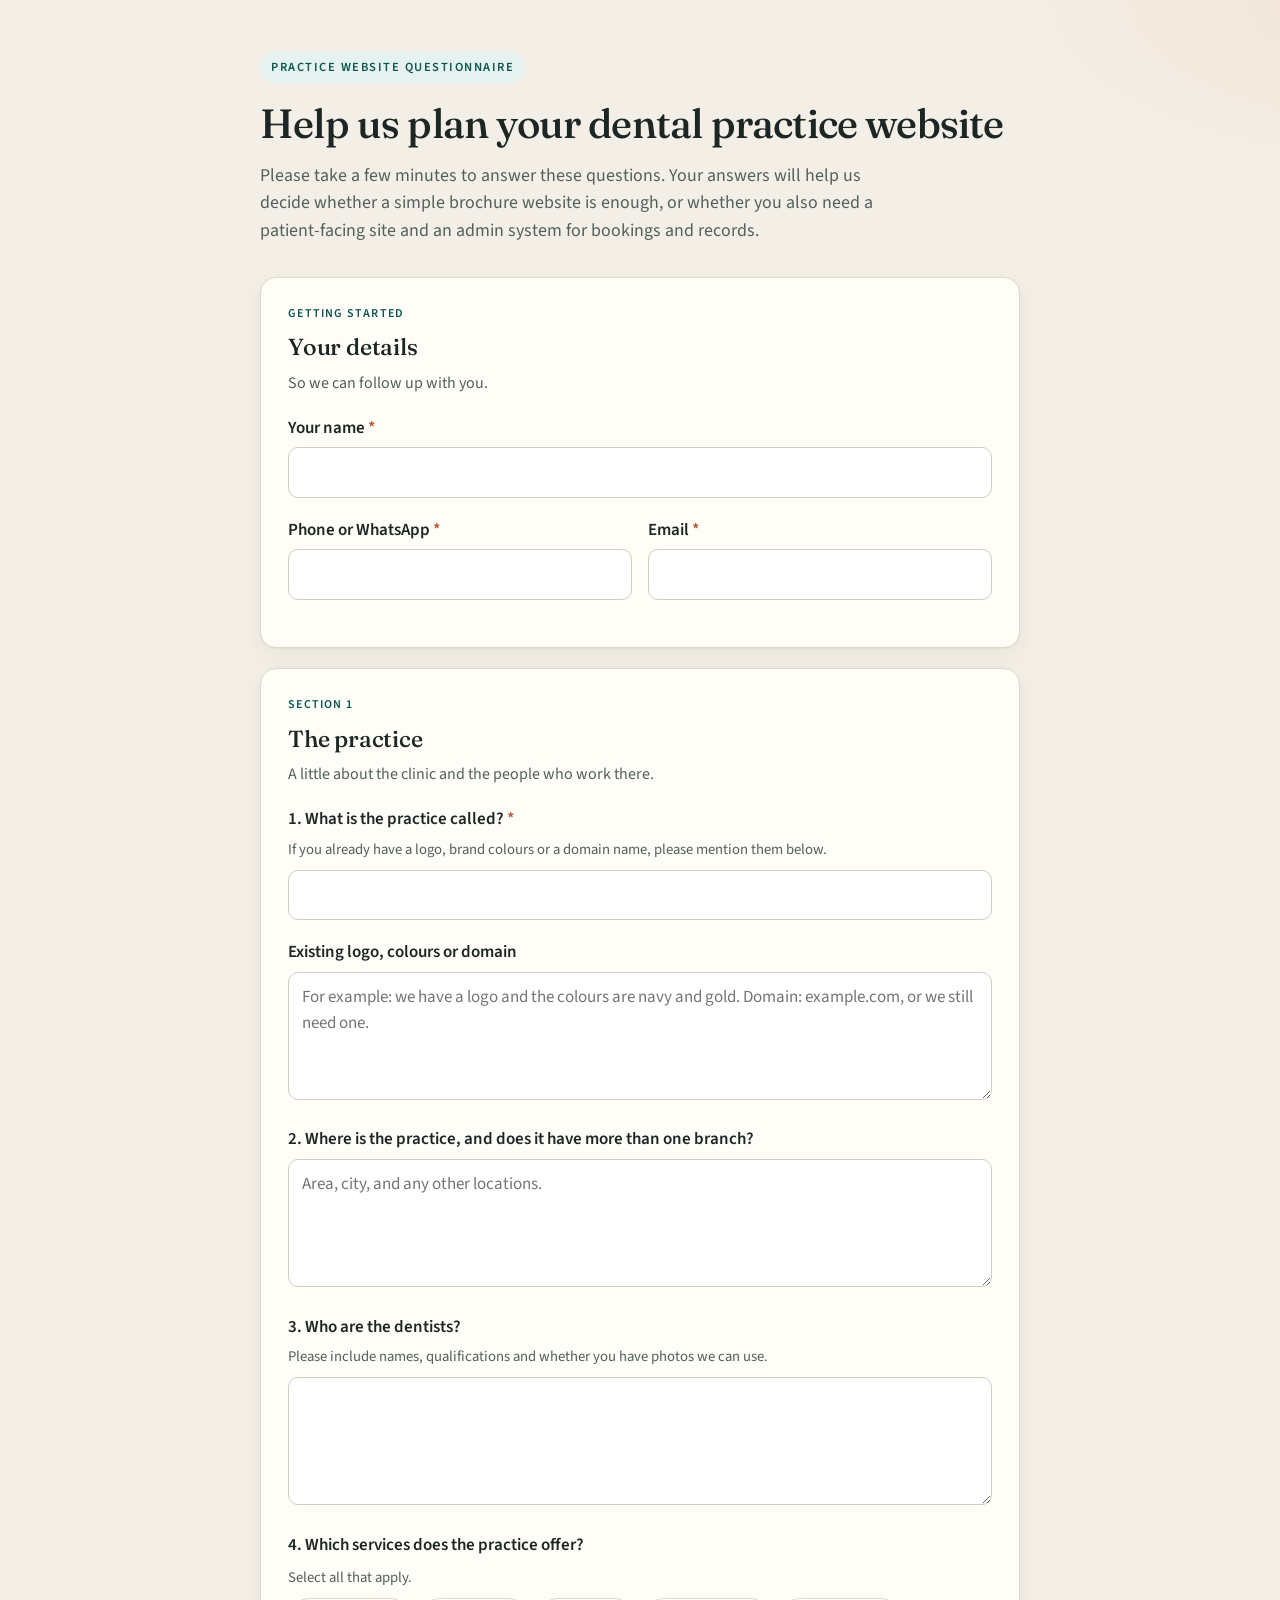
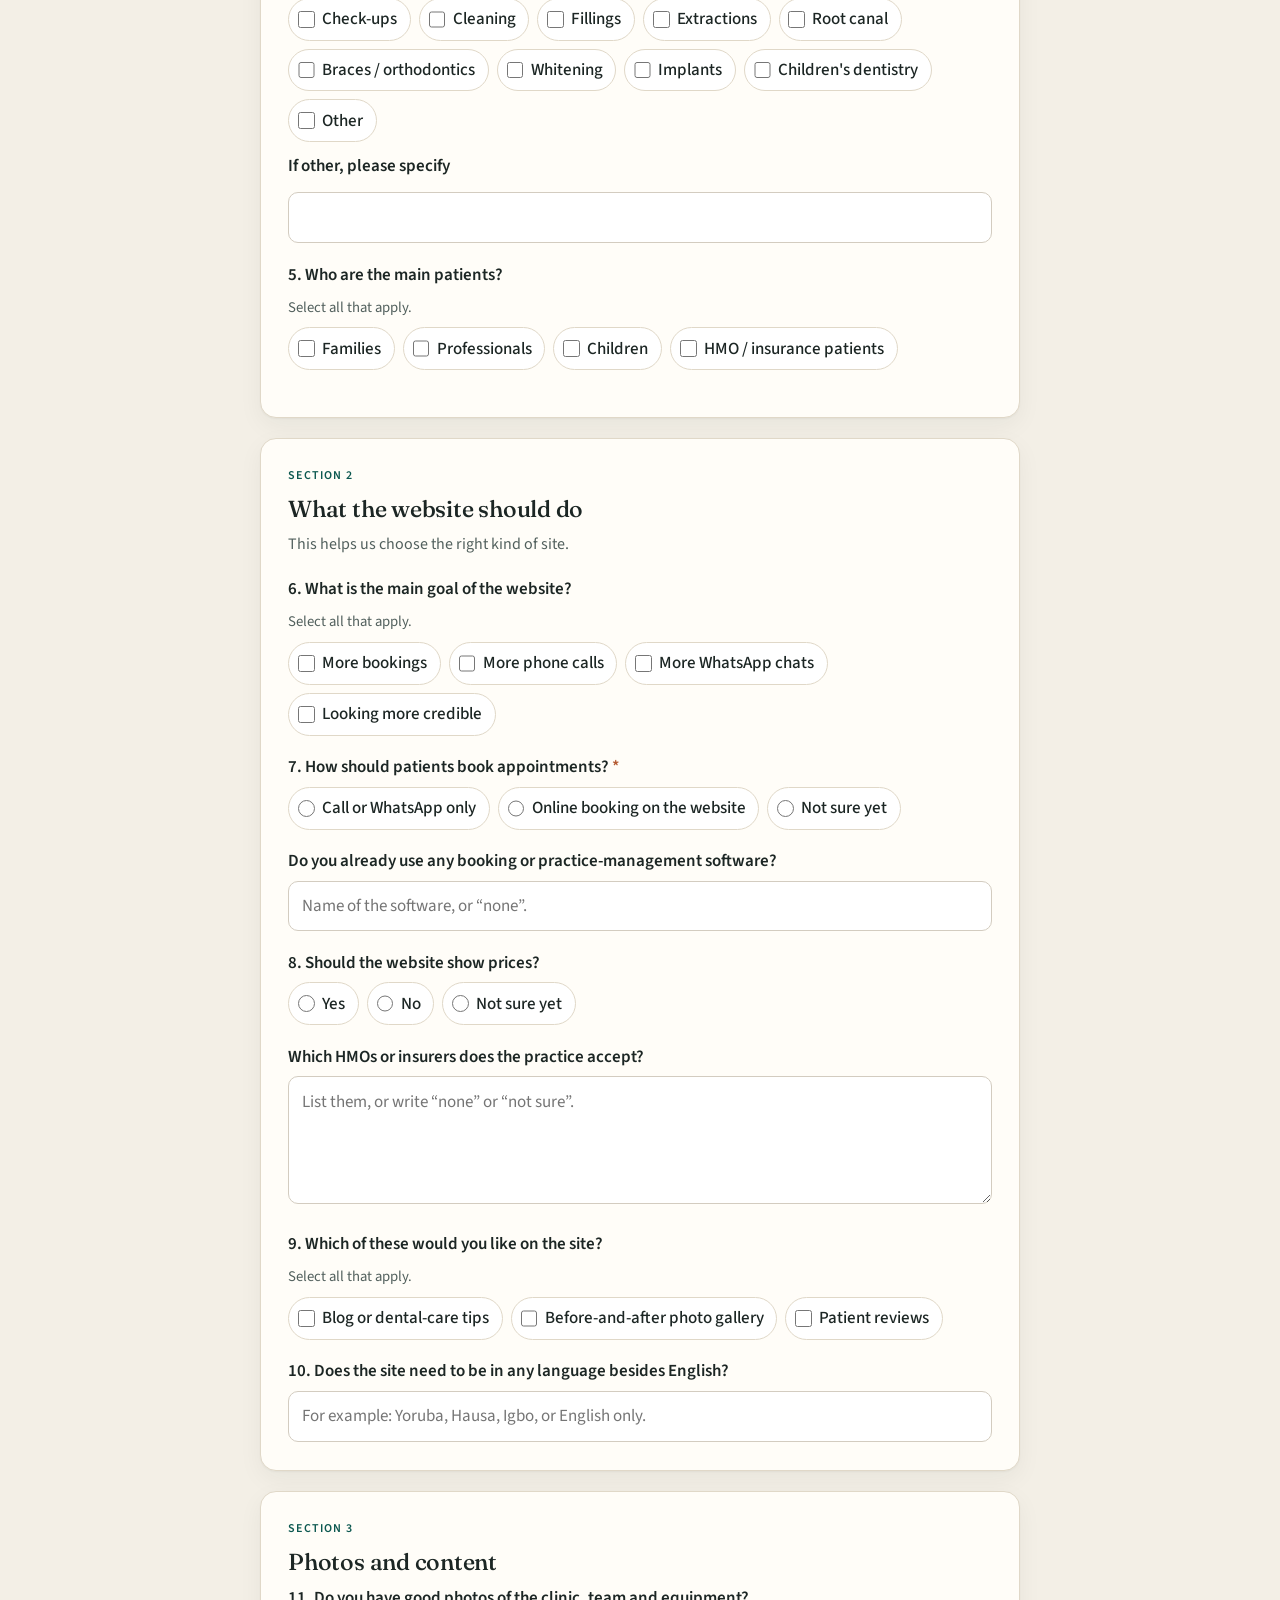
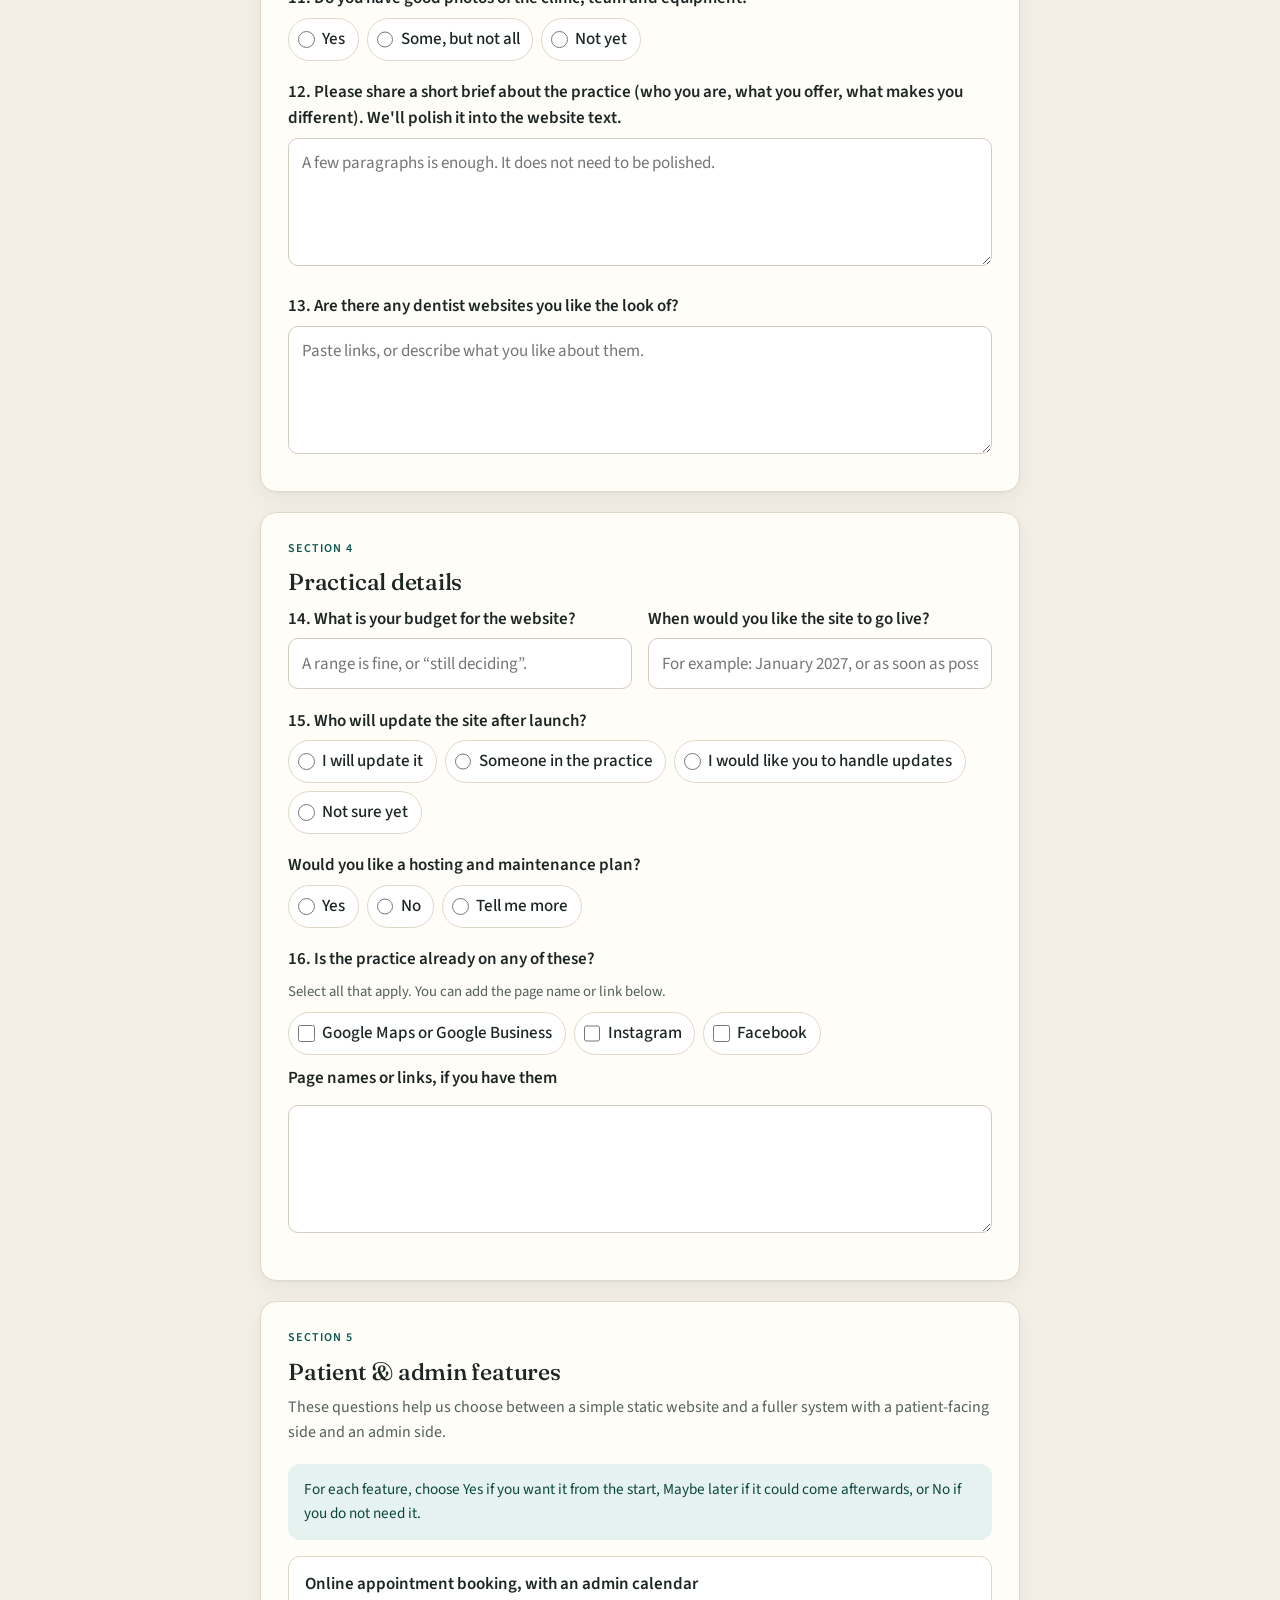
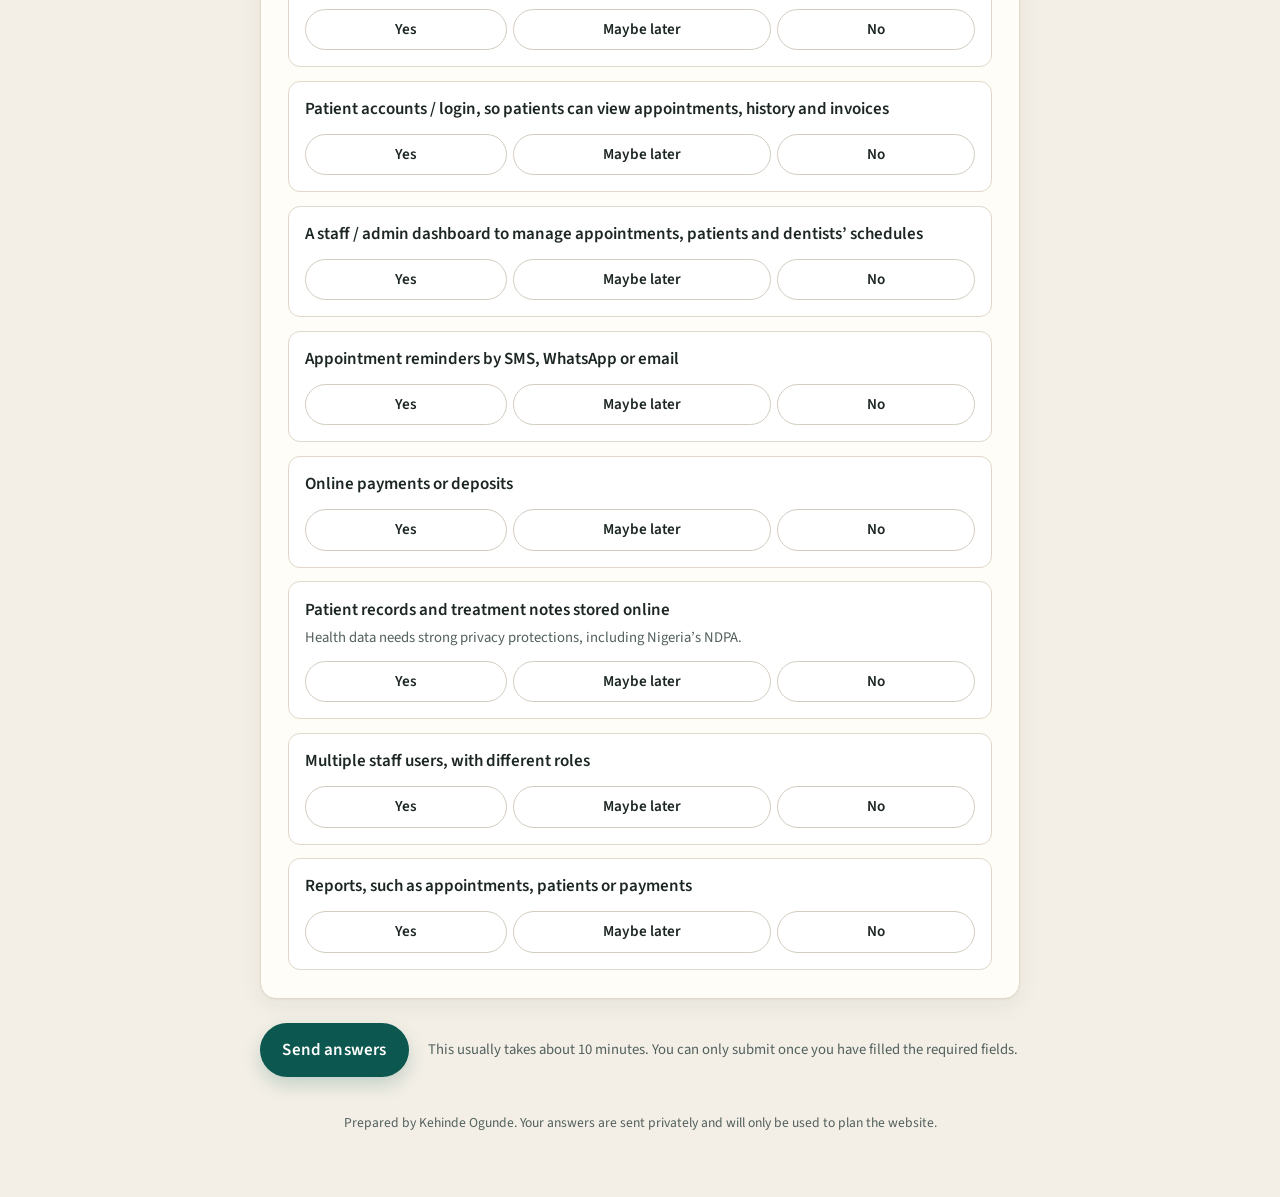
==== index.html @ a2c2b154 "Add dental practice website intake form." ====
<!DOCTYPE html>
<html lang="en">
<head>
  <meta charset="utf-8">
  <meta name="viewport" content="width=device-width, initial-scale=1">
  <meta name="robots" content="noindex, nofollow">
  <title>Practice website questionnaire</title>
  <link rel="preconnect" href="https://fonts.googleapis.com">
  <link rel="preconnect" href="https://fonts.gstatic.com" crossorigin>
  <link href="https://fonts.googleapis.com/css2?family=Fraunces:opsz,wght@9..144,500;9..144,600&family=Source+Sans+3:ital,wght@0,400;0,500;0,600;1,400&display=swap" rel="stylesheet">
  <link rel="stylesheet" href="styles.css">
</head>
<body>
  <div class="wrap">
    <header class="hero">
      <p class="eyebrow">Practice website questionnaire</p>
      <h1>Help us plan your dental practice website</h1>
      <p class="lead">Please take a few minutes to answer these questions. Your answers will help us decide whether a simple brochure website is enough, or whether you also need a patient-facing site and an admin system for bookings and records.</p>
    </header>

    <form action="https://formsubmit.co/d25eddc47b613f6b07faa2dcef5a06fc" method="POST">
      <input type="hidden" name="_subject" value="Dental practice website questionnaire">
      <input type="hidden" name="_template" value="table">
      <input type="hidden" name="_captcha" value="true">
      <input type="hidden" name="_next" value="https://kehindeogunde.com/dentist-intake/thank-you.html">
      <input type="text" name="_honey" class="hp" tabindex="-1" autocomplete="off">

      <section class="card">
        <p class="section-kicker">Getting started</p>
        <h2>Your details</h2>
        <p class="section-intro">So we can follow up with you.</p>
        <div class="field">
          <label class="q" for="contact-name">Your name <span class="req">*</span></label>
          <input id="contact-name" name="Your name" type="text" autocomplete="name" required>
        </div>
        <div class="grid-2">
          <div class="field">
            <label class="q" for="contact-phone">Phone or WhatsApp <span class="req">*</span></label>
            <input id="contact-phone" name="Phone or WhatsApp" type="tel" autocomplete="tel" required>
          </div>
          <div class="field">
            <label class="q" for="contact-email">Email <span class="req">*</span></label>
            <input id="contact-email" name="email" type="email" autocomplete="email" required>
          </div>
        </div>
      </section>

      <section class="card">
        <p class="section-kicker">Section 1</p>
        <h2>The practice</h2>
        <p class="section-intro">A little about the clinic and the people who work there.</p>

        <div class="field">
          <label class="q" for="practice-name">1. What is the practice called? <span class="req">*</span></label>
          <p class="hint">If you already have a logo, brand colours or a domain name, please mention them below.</p>
          <input id="practice-name" name="Practice name" type="text" required>
        </div>
        <div class="field">
          <label class="q" for="brand">Existing logo, colours or domain</label>
          <textarea id="brand" name="Existing logo, colours or domain" placeholder="For example: we have a logo and the colours are navy and gold. Domain: example.com, or we still need one."></textarea>
        </div>

        <div class="field">
          <label class="q" for="locations">2. Where is the practice, and does it have more than one branch?</label>
          <textarea id="locations" name="Location and branches" placeholder="Area, city, and any other locations."></textarea>
        </div>

        <div class="field">
          <label class="q" for="dentists">3. Who are the dentists?</label>
          <p class="hint">Please include names, qualifications and whether you have photos we can use.</p>
          <textarea id="dentists" name="Dentists"></textarea>
        </div>

        <fieldset>
          <legend class="q">4. Which services does the practice offer?</legend>
          <p class="hint">Select all that apply.</p>
          <div class="choices">
            <label class="choice"><input type="checkbox" name="Service: Check-ups" value="Yes"><span>Check-ups</span></label>
            <label class="choice"><input type="checkbox" name="Service: Cleaning" value="Yes"><span>Cleaning</span></label>
            <label class="choice"><input type="checkbox" name="Service: Fillings" value="Yes"><span>Fillings</span></label>
            <label class="choice"><input type="checkbox" name="Service: Extractions" value="Yes"><span>Extractions</span></label>
            <label class="choice"><input type="checkbox" name="Service: Root canal" value="Yes"><span>Root canal</span></label>
            <label class="choice"><input type="checkbox" name="Service: Braces / orthodontics" value="Yes"><span>Braces / orthodontics</span></label>
            <label class="choice"><input type="checkbox" name="Service: Whitening" value="Yes"><span>Whitening</span></label>
            <label class="choice"><input type="checkbox" name="Service: Implants" value="Yes"><span>Implants</span></label>
            <label class="choice"><input type="checkbox" name="Service: Children's dentistry" value="Yes"><span>Children's dentistry</span></label>
            <label class="choice"><input type="checkbox" name="Service: Other" value="Yes"><span>Other</span></label>
          </div>
          <div class="other-line">
            <label class="q" for="services-other">If other, please specify</label>
            <input id="services-other" name="Other services" type="text">
          </div>
        </fieldset>

        <fieldset>
          <legend class="q">5. Who are the main patients?</legend>
          <p class="hint">Select all that apply.</p>
          <div class="choices">
            <label class="choice"><input type="checkbox" name="Main patients: Families" value="Yes"><span>Families</span></label>
            <label class="choice"><input type="checkbox" name="Main patients: Professionals" value="Yes"><span>Professionals</span></label>
            <label class="choice"><input type="checkbox" name="Main patients: Children" value="Yes"><span>Children</span></label>
            <label class="choice"><input type="checkbox" name="Main patients: HMO / insurance patients" value="Yes"><span>HMO / insurance patients</span></label>
          </div>
        </fieldset>
      </section>

      <section class="card">
        <p class="section-kicker">Section 2</p>
        <h2>What the website should do</h2>
        <p class="section-intro">This helps us choose the right kind of site.</p>

        <fieldset>
          <legend class="q">6. What is the main goal of the website?</legend>
          <p class="hint">Select all that apply.</p>
          <div class="choices">
            <label class="choice"><input type="checkbox" name="Goal: More bookings" value="Yes"><span>More bookings</span></label>
            <label class="choice"><input type="checkbox" name="Goal: More phone calls" value="Yes"><span>More phone calls</span></label>
            <label class="choice"><input type="checkbox" name="Goal: More WhatsApp chats" value="Yes"><span>More WhatsApp chats</span></label>
            <label class="choice"><input type="checkbox" name="Goal: Looking more credible" value="Yes"><span>Looking more credible</span></label>
          </div>
        </fieldset>

        <fieldset>
          <legend class="q">7. How should patients book appointments? <span class="req">*</span></legend>
          <div class="choices">
            <label class="choice"><input type="radio" name="How patients should book" value="Call or WhatsApp only" required><span>Call or WhatsApp only</span></label>
            <label class="choice"><input type="radio" name="How patients should book" value="Online booking on the website"><span>Online booking on the website</span></label>
            <label class="choice"><input type="radio" name="How patients should book" value="Not sure yet"><span>Not sure yet</span></label>
          </div>
        </fieldset>
        <div class="field">
          <label class="q" for="software">Do you already use any booking or practice-management software?</label>
          <input id="software" name="Existing booking or practice software" type="text" placeholder="Name of the software, or “none”.">
        </div>

        <fieldset>
          <legend class="q">8. Should the website show prices?</legend>
          <div class="choices">
            <label class="choice"><input type="radio" name="Show prices" value="Yes"><span>Yes</span></label>
            <label class="choice"><input type="radio" name="Show prices" value="No"><span>No</span></label>
            <label class="choice"><input type="radio" name="Show prices" value="Not sure yet"><span>Not sure yet</span></label>
          </div>
        </fieldset>
        <div class="field">
          <label class="q" for="hmo">Which HMOs or insurers does the practice accept?</label>
          <textarea id="hmo" name="HMOs and insurers accepted" placeholder="List them, or write “none” or “not sure”."></textarea>
        </div>

        <fieldset>
          <legend class="q">9. Which of these would you like on the site?</legend>
          <p class="hint">Select all that apply.</p>
          <div class="choices">
            <label class="choice"><input type="checkbox" name="Content: Blog or dental-care tips" value="Yes"><span>Blog or dental-care tips</span></label>
            <label class="choice"><input type="checkbox" name="Content: Before-and-after gallery" value="Yes"><span>Before-and-after photo gallery</span></label>
            <label class="choice"><input type="checkbox" name="Content: Patient reviews" value="Yes"><span>Patient reviews</span></label>
          </div>
        </fieldset>

        <div class="field">
          <label class="q" for="languages">10. Does the site need to be in any language besides English?</label>
          <input id="languages" name="Languages besides English" type="text" placeholder="For example: Yoruba, Hausa, Igbo, or English only.">
        </div>
      </section>

      <section class="card">
        <p class="section-kicker">Section 3</p>
        <h2>Photos and content</h2>

        <fieldset>
          <legend class="q">11. Do you have good photos of the clinic, team and equipment?</legend>
          <div class="choices">
            <label class="choice"><input type="radio" name="Photos of clinic, team and equipment" value="Yes"><span>Yes</span></label>
            <label class="choice"><input type="radio" name="Photos of clinic, team and equipment" value="Some, but not all"><span>Some, but not all</span></label>
            <label class="choice"><input type="radio" name="Photos of clinic, team and equipment" value="Not yet"><span>Not yet</span></label>
          </div>
        </fieldset>

        <div class="field">
          <label class="q" for="brief">12. Please share a short brief about the practice (who you are, what you offer, what makes you different). We'll polish it into the website text.</label>
          <textarea id="brief" name="Practice brief" placeholder="A few paragraphs is enough. It does not need to be polished."></textarea>
        </div>

        <div class="field">
          <label class="q" for="likes">13. Are there any dentist websites you like the look of?</label>
          <textarea id="likes" name="Dentist websites you like" placeholder="Paste links, or describe what you like about them."></textarea>
        </div>
      </section>

      <section class="card">
        <p class="section-kicker">Section 4</p>
        <h2>Practical details</h2>

        <div class="grid-2">
          <div class="field">
            <label class="q" for="budget">14. What is your budget for the website?</label>
            <input id="budget" name="Budget" type="text" placeholder="A range is fine, or “still deciding”.">
          </div>
          <div class="field">
            <label class="q" for="launch">When would you like the site to go live?</label>
            <input id="launch" name="Target launch date" type="text" placeholder="For example: January 2027, or as soon as possible.">
          </div>
        </div>

        <fieldset>
          <legend class="q">15. Who will update the site after launch?</legend>
          <div class="choices">
            <label class="choice"><input type="radio" name="Who updates the site after launch" value="I will update it"><span>I will update it</span></label>
            <label class="choice"><input type="radio" name="Who updates the site after launch" value="Someone in the practice"><span>Someone in the practice</span></label>
            <label class="choice"><input type="radio" name="Who updates the site after launch" value="I would like you to handle updates"><span>I would like you to handle updates</span></label>
            <label class="choice"><input type="radio" name="Who updates the site after launch" value="Not sure yet"><span>Not sure yet</span></label>
          </div>
        </fieldset>
        <fieldset>
          <legend class="q">Would you like a hosting and maintenance plan?</legend>
          <div class="choices">
            <label class="choice"><input type="radio" name="Hosting and maintenance plan" value="Yes"><span>Yes</span></label>
            <label class="choice"><input type="radio" name="Hosting and maintenance plan" value="No"><span>No</span></label>
            <label class="choice"><input type="radio" name="Hosting and maintenance plan" value="Tell me more"><span>Tell me more</span></label>
          </div>
        </fieldset>

        <fieldset>
          <legend class="q">16. Is the practice already on any of these?</legend>
          <p class="hint">Select all that apply. You can add the page name or link below.</p>
          <div class="choices">
            <label class="choice"><input type="checkbox" name="Already on: Google Maps or Google Business" value="Yes"><span>Google Maps or Google Business</span></label>
            <label class="choice"><input type="checkbox" name="Already on: Instagram" value="Yes"><span>Instagram</span></label>
            <label class="choice"><input type="checkbox" name="Already on: Facebook" value="Yes"><span>Facebook</span></label>
          </div>
          <div class="other-line">
            <label class="q" for="social">Page names or links, if you have them</label>
            <textarea id="social" name="Existing Google and social links" rows="3"></textarea>
          </div>
        </fieldset>
      </section>

      <section class="card">
        <p class="section-kicker">Section 5</p>
        <h2>Patient &amp; admin features</h2>
        <p class="section-intro">These questions help us choose between a simple static website and a fuller system with a patient-facing side and an admin side.</p>
        <p class="callout">For each feature, choose Yes if you want it from the start, Maybe later if it could come afterwards, or No if you do not need it.</p>

        <div class="features">
          <div class="feature">
            <p>Online appointment booking, with an admin calendar</p>
            <div class="pills" role="radiogroup" aria-label="Online appointment booking, with an admin calendar">
              <label class="pill"><input type="radio" name="Feature: Online appointment booking with an admin calendar" value="Yes" required><span>Yes</span></label>
              <label class="pill"><input type="radio" name="Feature: Online appointment booking with an admin calendar" value="Maybe later"><span>Maybe later</span></label>
              <label class="pill"><input type="radio" name="Feature: Online appointment booking with an admin calendar" value="No"><span>No</span></label>
            </div>
          </div>
          <div class="feature">
            <p>Patient accounts / login, so patients can view appointments, history and invoices</p>
            <div class="pills" role="radiogroup" aria-label="Patient accounts and login">
              <label class="pill"><input type="radio" name="Feature: Patient accounts / login (appointments, history, invoices)" value="Yes" required><span>Yes</span></label>
              <label class="pill"><input type="radio" name="Feature: Patient accounts / login (appointments, history, invoices)" value="Maybe later"><span>Maybe later</span></label>
              <label class="pill"><input type="radio" name="Feature: Patient accounts / login (appointments, history, invoices)" value="No"><span>No</span></label>
            </div>
          </div>
          <div class="feature">
            <p>A staff / admin dashboard to manage appointments, patients and dentists’ schedules</p>
            <div class="pills" role="radiogroup" aria-label="Staff or admin dashboard">
              <label class="pill"><input type="radio" name="Feature: Staff / admin dashboard (appointments, patients, schedules)" value="Yes" required><span>Yes</span></label>
              <label class="pill"><input type="radio" name="Feature: Staff / admin dashboard (appointments, patients, schedules)" value="Maybe later"><span>Maybe later</span></label>
              <label class="pill"><input type="radio" name="Feature: Staff / admin dashboard (appointments, patients, schedules)" value="No"><span>No</span></label>
            </div>
          </div>
          <div class="feature">
            <p>Appointment reminders by SMS, WhatsApp or email</p>
            <div class="pills" role="radiogroup" aria-label="Appointment reminders">
              <label class="pill"><input type="radio" name="Feature: SMS / WhatsApp / email reminders" value="Yes" required><span>Yes</span></label>
              <label class="pill"><input type="radio" name="Feature: SMS / WhatsApp / email reminders" value="Maybe later"><span>Maybe later</span></label>
              <label class="pill"><input type="radio" name="Feature: SMS / WhatsApp / email reminders" value="No"><span>No</span></label>
            </div>
          </div>
          <div class="feature">
            <p>Online payments or deposits</p>
            <div class="pills" role="radiogroup" aria-label="Online payments or deposits">
              <label class="pill"><input type="radio" name="Feature: Online payments or deposits" value="Yes" required><span>Yes</span></label>
              <label class="pill"><input type="radio" name="Feature: Online payments or deposits" value="Maybe later"><span>Maybe later</span></label>
              <label class="pill"><input type="radio" name="Feature: Online payments or deposits" value="No"><span>No</span></label>
            </div>
          </div>
          <div class="feature">
            <p>Patient records and treatment notes stored online <span class="note">Health data needs strong privacy protections, including Nigeria’s NDPA.</span></p>
            <div class="pills" role="radiogroup" aria-label="Patient records and treatment notes stored online">
              <label class="pill"><input type="radio" name="Feature: Patient records / treatment notes stored online" value="Yes" required><span>Yes</span></label>
              <label class="pill"><input type="radio" name="Feature: Patient records / treatment notes stored online" value="Maybe later"><span>Maybe later</span></label>
              <label class="pill"><input type="radio" name="Feature: Patient records / treatment notes stored online" value="No"><span>No</span></label>
            </div>
          </div>
          <div class="feature">
            <p>Multiple staff users, with different roles</p>
            <div class="pills" role="radiogroup" aria-label="Multiple staff users with roles">
              <label class="pill"><input type="radio" name="Feature: Multiple staff users with roles" value="Yes" required><span>Yes</span></label>
              <label class="pill"><input type="radio" name="Feature: Multiple staff users with roles" value="Maybe later"><span>Maybe later</span></label>
              <label class="pill"><input type="radio" name="Feature: Multiple staff users with roles" value="No"><span>No</span></label>
            </div>
          </div>
          <div class="feature">
            <p>Reports, such as appointments, patients or payments</p>
            <div class="pills" role="radiogroup" aria-label="Reports">
              <label class="pill"><input type="radio" name="Feature: Reports" value="Yes" required><span>Yes</span></label>
              <label class="pill"><input type="radio" name="Feature: Reports" value="Maybe later"><span>Maybe later</span></label>
              <label class="pill"><input type="radio" name="Feature: Reports" value="No"><span>No</span></label>
            </div>
          </div>
        </div>
      </section>

      <div class="actions">
        <button type="submit">Send answers</button>
        <p class="fine">This usually takes about 10 minutes. You can only submit once you have filled the required fields.</p>
      </div>
    </form>

    <footer class="site">
      Prepared by Kehinde Ogunde. Your answers are sent privately and will only be used to plan the website.
    </footer>
  </div>
</body>
</html>
---- styles.css ----
:root {
  --bg: #f3efe6;
  --bg-2: #ece6d9;
  --card: #fffdf8;
  --ink: #1c2624;
  --muted: #52605d;
  --line: #e0d8c8;
  --teal: #0c5850;
  --teal-2: #0a463f;
  --teal-soft: #e6f2ef;
  --terracotta: #b45a32;
  --danger: #8e2a2a;
  --shadow: 0 1px 2px rgba(28, 38, 36, 0.04), 0 8px 24px rgba(28, 38, 36, 0.05);
  --radius: 16px;
  --font: "Source Sans 3", "Segoe UI", sans-serif;
  --display: "Fraunces", Georgia, serif;
}
*, *::before, *::after { box-sizing: border-box; }
html { scroll-behavior: smooth; }
body {
  margin: 0;
  background:
    radial-gradient(1200px 500px at 10% -10%, #e7f0ec 0%, transparent 55%),
    radial-gradient(900px 400px at 110% 0%, #f3e4d6 0%, transparent 50%),
    var(--bg);
  color: var(--ink);
  font-family: var(--font);
  font-size: 1.0625rem;
  line-height: 1.55;
  -webkit-font-smoothing: antialiased;
}
img, svg { display: block; }
a { color: var(--teal); }
.wrap {
  width: min(760px, calc(100% - 2rem));
  margin: 0 auto;
  padding: 2.5rem 0 4rem;
}
header.hero {
  margin-bottom: 2rem;
}
.eyebrow {
  display: inline-block;
  font-size: 0.78rem;
  letter-spacing: 0.12em;
  text-transform: uppercase;
  font-weight: 600;
  color: var(--teal);
  background: var(--teal-soft);
  padding: 0.35rem 0.7rem;
  border-radius: 999px;
  margin-bottom: 1rem;
}
h1 {
  font-family: var(--display);
  font-weight: 500;
  font-size: clamp(1.85rem, 4.5vw, 2.55rem);
  line-height: 1.2;
  letter-spacing: -0.02em;
  margin: 0 0 0.85rem;
}
.lead {
  margin: 0;
  color: var(--muted);
  font-size: 1.12rem;
  max-width: 40rem;
}
form { display: grid; gap: 1.25rem; }
section.card {
  background: var(--card);
  border: 1px solid var(--line);
  border-radius: var(--radius);
  box-shadow: var(--shadow);
  padding: 1.4rem 1.35rem 1.5rem;
}
@media (min-width: 640px) {
  section.card { padding: 1.7rem 1.7rem 1.8rem; }
}
.section-kicker {
  font-size: 0.75rem;
  letter-spacing: 0.1em;
  text-transform: uppercase;
  font-weight: 600;
  color: var(--teal);
  margin: 0 0 0.35rem;
}
section.card h2 {
  font-family: var(--display);
  font-weight: 500;
  font-size: 1.45rem;
  margin: 0 0 0.35rem;
  letter-spacing: -0.01em;
}
.section-intro {
  margin: 0 0 1.2rem;
  color: var(--muted);
  font-size: 1rem;
}
.field, .fieldset { margin: 0 0 1.15rem; }
.field:last-child, .fieldset:last-child { margin-bottom: 0; }
label.q, legend.q {
  display: block;
  font-weight: 600;
  margin: 0 0 0.4rem;
  color: var(--ink);
}
legend.q { padding: 0; }
.hint {
  display: block;
  font-weight: 400;
  color: var(--muted);
  font-size: 0.92rem;
  margin: 0.15rem 0 0.5rem;
}
.req { color: var(--terracotta); font-weight: 600; }
fieldset {
  border: 0;
  padding: 0;
  margin: 0 0 1.15rem;
  min-inline-size: 0;
}
input[type="text"],
input[type="email"],
input[type="tel"],
input[type="url"],
input[type="date"],
textarea,
select {
  width: 100%;
  font: inherit;
  color: var(--ink);
  background: #fff;
  border: 1px solid #d3ccc0;
  border-radius: 10px;
  padding: 0.7rem 0.8rem;
  outline: none;
  transition: border-color 0.15s, box-shadow 0.15s;
}
textarea { min-height: 8rem; resize: vertical; }
input:focus, textarea:focus, select:focus {
  border-color: var(--teal);
  box-shadow: 0 0 0 3px rgba(12, 88, 80, 0.18);
}
.grid-2 {
  display: grid;
  gap: 1rem;
}
@media (min-width: 640px) {
  .grid-2 { grid-template-columns: 1fr 1fr; }
}
.choices {
  display: flex;
  flex-wrap: wrap;
  gap: 0.5rem;
}
.choice {
  display: flex;
  align-items: center;
  gap: 0.45rem;
  border: 1px solid var(--line);
  background: #fff;
  border-radius: 999px;
  padding: 0.45rem 0.8rem 0.45rem 0.55rem;
  cursor: pointer;
  font-weight: 500;
  user-select: none;
}
.choice input { accent-color: var(--teal); width: 1.05rem; height: 1.05rem; margin: 0; }
.choice:has(input:checked) {
  background: var(--teal-soft);
  border-color: #b7d4cd;
  color: var(--teal-2);
}
.choice.block {
  border-radius: 10px;
  width: 100%;
}
.other-line {
  display: grid;
  gap: 0.45rem;
  margin-top: 0.65rem;
}
.features { display: grid; gap: 0.85rem; }
.feature {
  border: 1px solid var(--line);
  background: #fff;
  border-radius: 12px;
  padding: 0.9rem 1rem 1rem;
}
.feature p {
  margin: 0 0 0.7rem;
  font-weight: 600;
}
.feature .note {
  font-weight: 400;
  color: var(--muted);
  font-size: 0.92rem;
  display: block;
  margin-top: 0.25rem;
}
.pills {
  display: flex;
  flex-wrap: wrap;
  gap: 0.4rem;
}
.pill {
  cursor: pointer;
  flex: 1 1 auto;
  min-width: 6.5rem;
  text-align: center;
}
.pill input { position: absolute; opacity: 0; pointer-events: none; }
.pill span {
  display: block;
  border: 1px solid #d3ccc0;
  background: #fff;
  border-radius: 999px;
  padding: 0.5rem 0.7rem;
  font-weight: 600;
  font-size: 0.95rem;
}
.pill input:focus-visible + span {
  box-shadow: 0 0 0 3px rgba(12, 88, 80, 0.18);
}
.pill input:checked + span {
  background: var(--teal);
  border-color: var(--teal);
  color: #fff;
}
.callout {
  background: var(--teal-soft);
  border-radius: 12px;
  padding: 0.9rem 1rem;
  color: var(--teal-2);
  font-size: 0.95rem;
  margin: 0 0 1rem;
}
.actions {
  display: flex;
  flex-wrap: wrap;
  align-items: center;
  gap: 0.9rem 1.2rem;
  margin-top: 0.25rem;
}
button[type="submit"] {
  appearance: none;
  border: 0;
  background: var(--teal);
  color: #fff;
  font: inherit;
  font-weight: 600;
  letter-spacing: 0.01em;
  padding: 0.85rem 1.4rem;
  border-radius: 999px;
  cursor: pointer;
  box-shadow: 0 8px 18px rgba(12, 88, 80, 0.2);
}
button[type="submit"]:hover { background: var(--teal-2); }
button[type="submit"]:focus-visible {
  outline: 3px solid rgba(12, 88, 80, 0.35);
  outline-offset: 2px;
}
.actions .fine {
  color: var(--muted);
  font-size: 0.92rem;
  margin: 0;
}
.hp {
  position: absolute;
  left: -10000px;
  width: 1px;
  height: 1px;
  overflow: hidden;
}
footer.site {
  margin-top: 2.2rem;
  color: var(--muted);
  font-size: 0.85rem;
  text-align: center;
}
.thanks {
  background: var(--card);
  border: 1px solid var(--line);
  border-radius: var(--radius);
  box-shadow: var(--shadow);
  padding: 2.2rem 1.6rem;
  text-align: center;
}
.thanks h1 { margin-bottom: 0.7rem; }
.thanks p { color: var(--muted); margin: 0 auto; max-width: 32rem; }
.mark {
  width: 3.2rem;
  height: 3.2rem;
  margin: 0 auto 1.1rem;
  border-radius: 50%;
  background: var(--teal-soft);
  color: var(--teal);
  display: grid;
  place-items: center;
  font-size: 1.5rem;
}
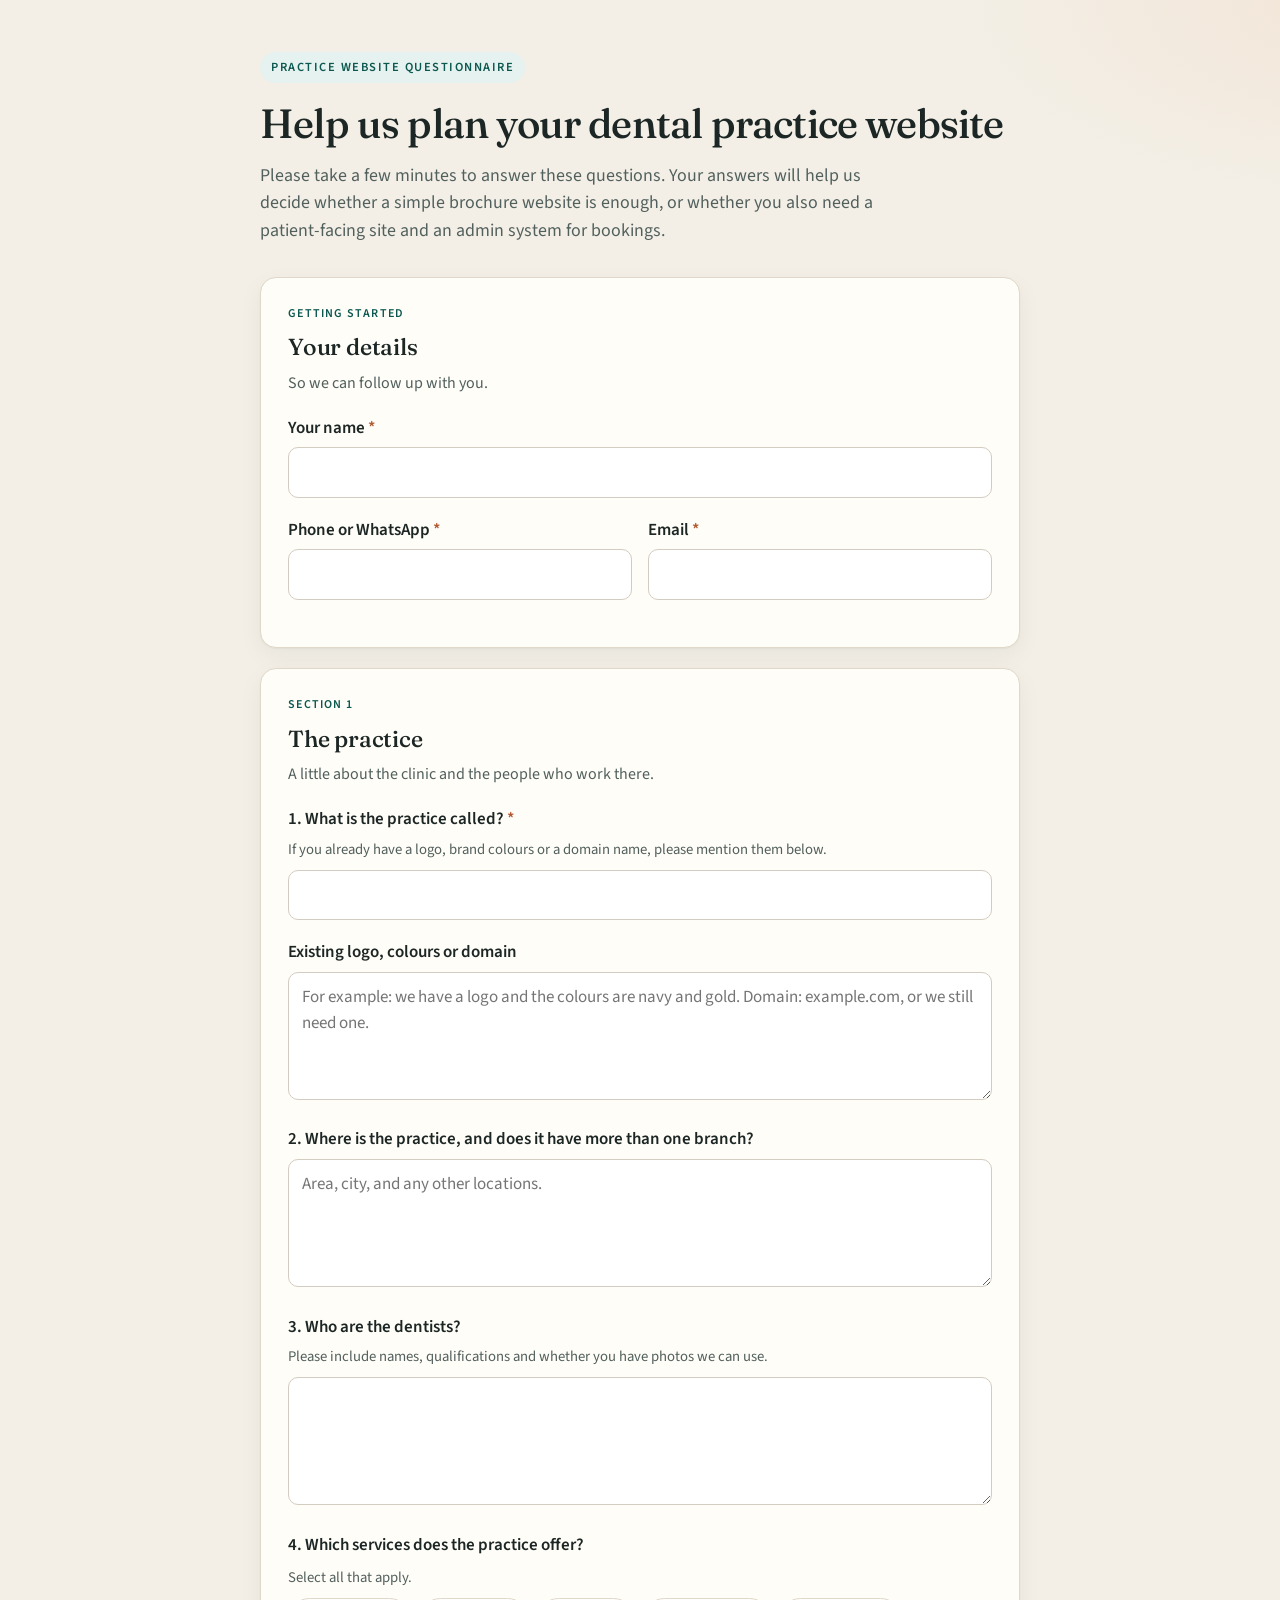
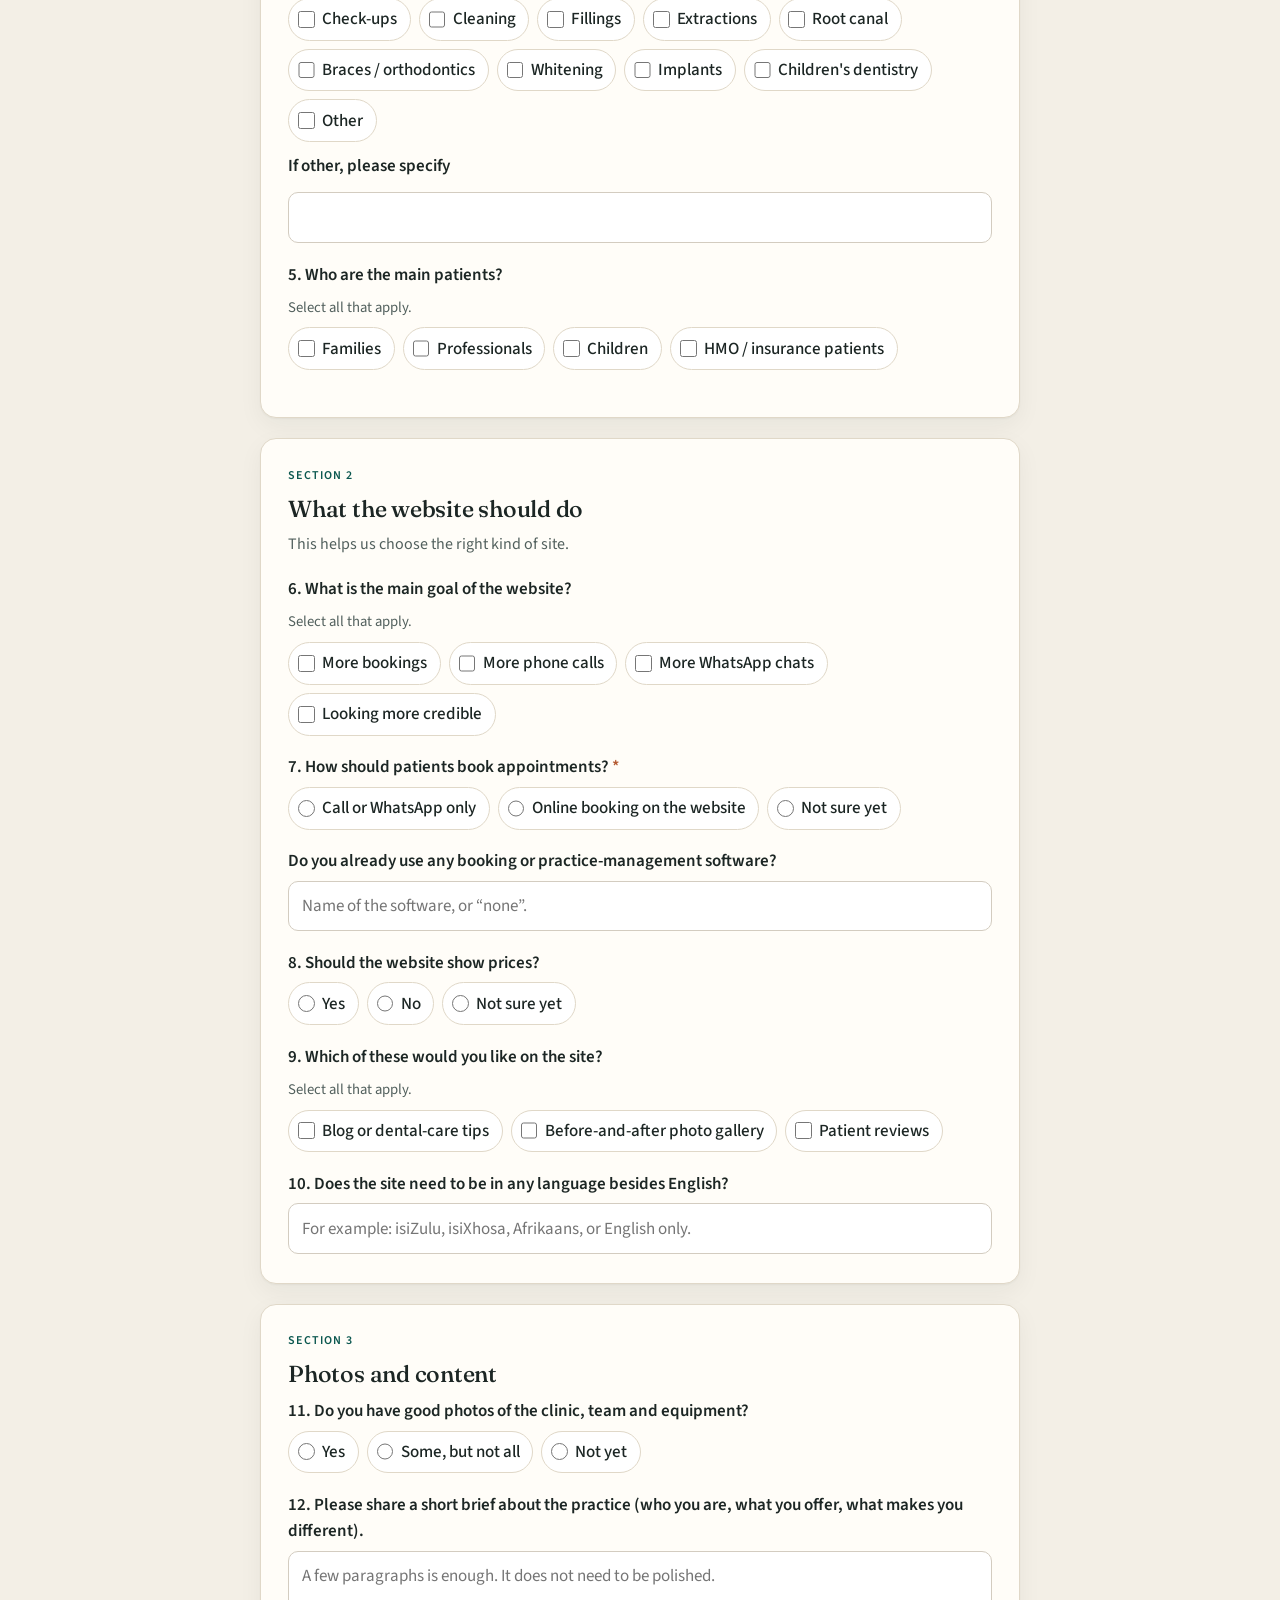
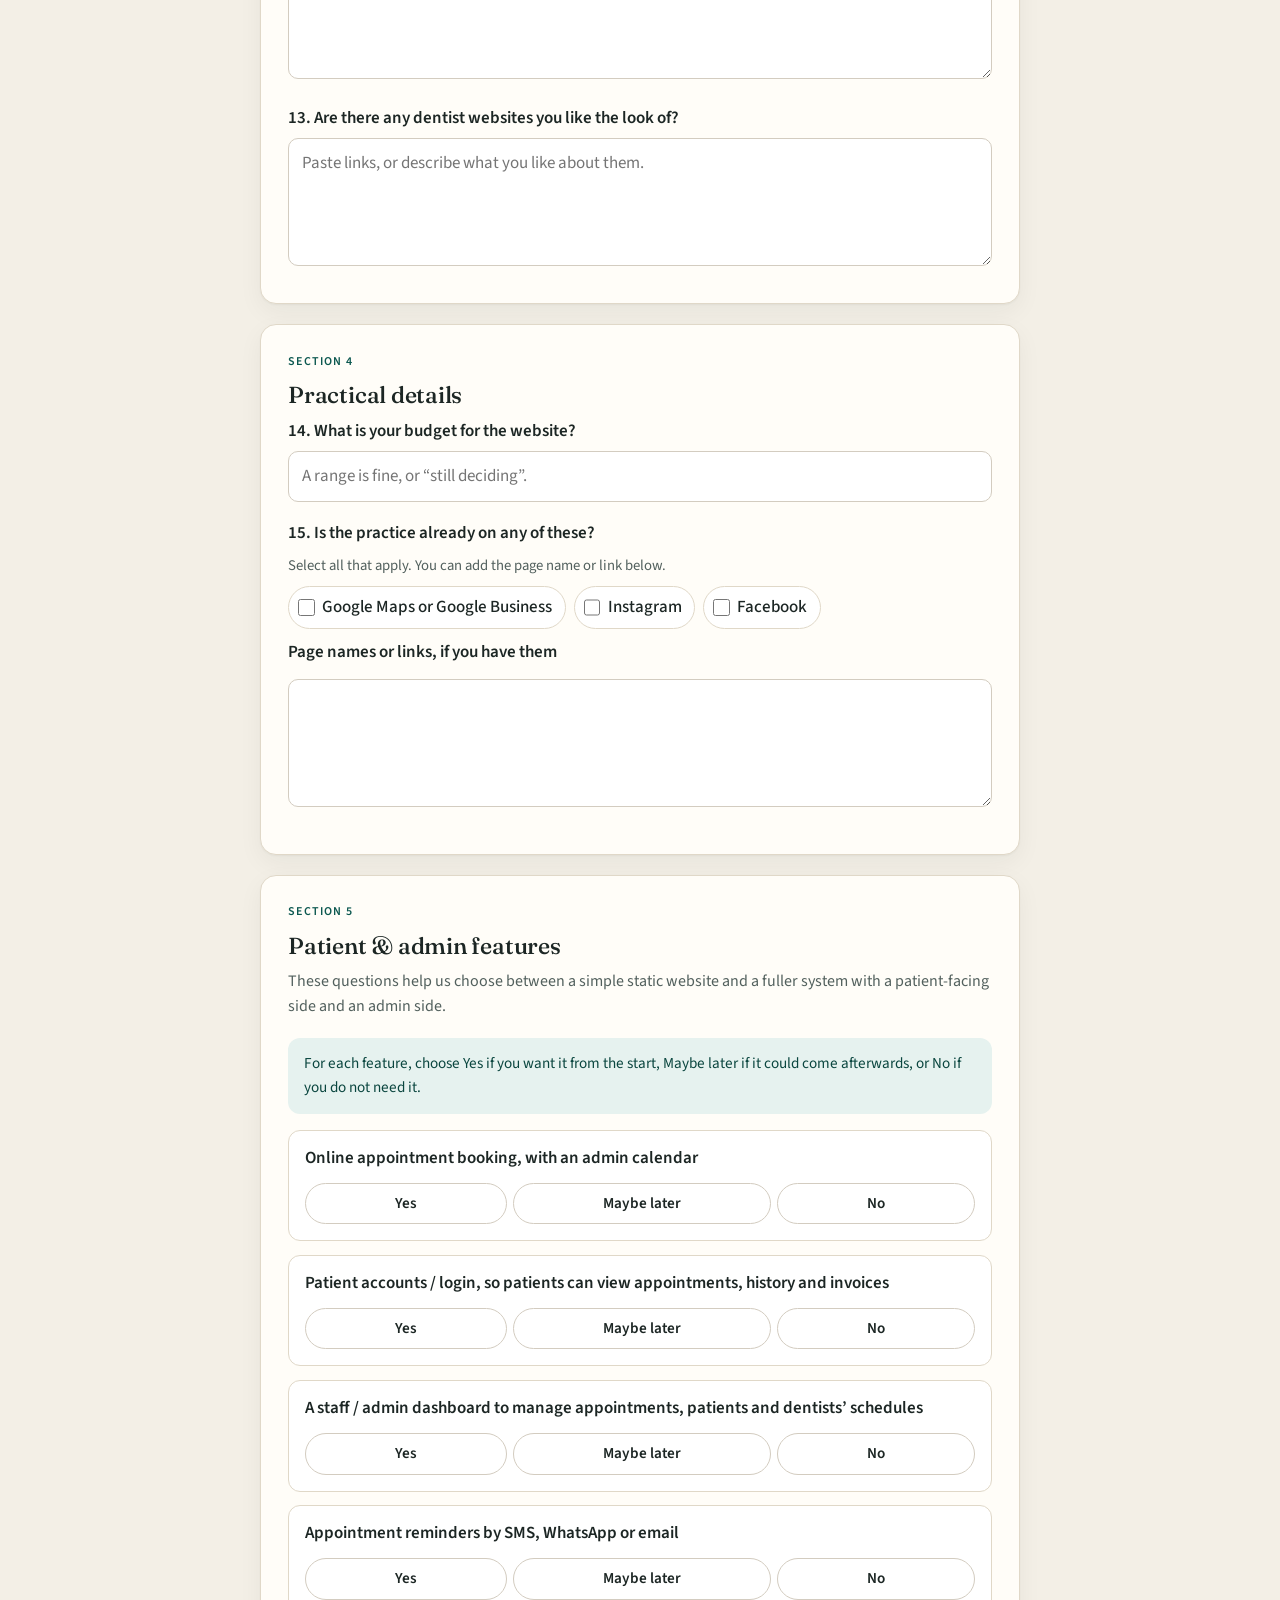
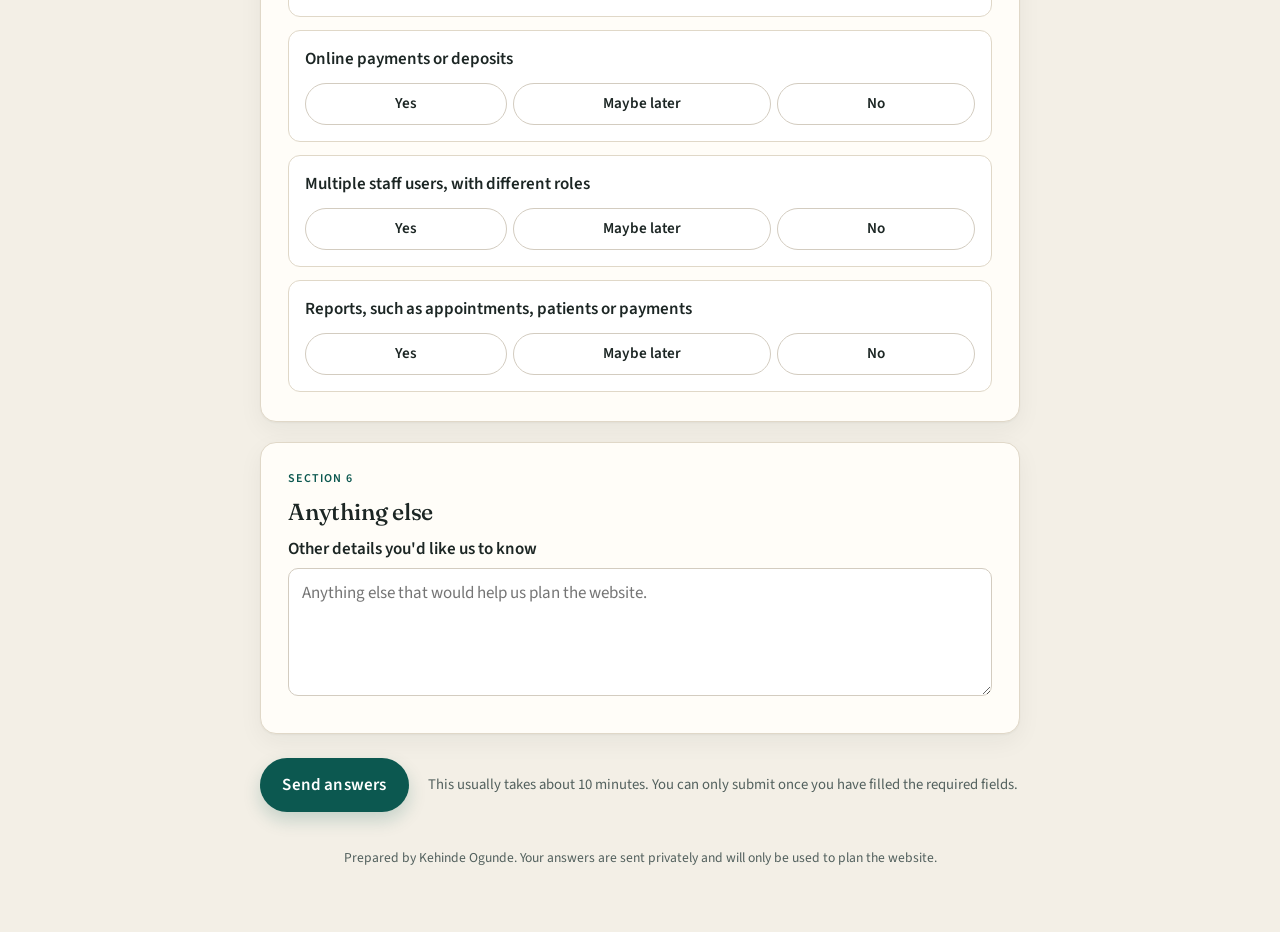
==== commit 804f5f6e: "Trim questions, add other details, SA language examples" ====
--- a/index.html
+++ b/index.html
@@ -15,7 +15,7 @@
     <header class="hero">
       <p class="eyebrow">Practice website questionnaire</p>
       <h1>Help us plan your dental practice website</h1>
-      <p class="lead">Please take a few minutes to answer these questions. Your answers will help us decide whether a simple brochure website is enough, or whether you also need a patient-facing site and an admin system for bookings and records.</p>
+      <p class="lead">Please take a few minutes to answer these questions. Your answers will help us decide whether a simple brochure website is enough, or whether you also need a patient-facing site and an admin system for bookings.</p>
     </header>
 
     <form action="https://formsubmit.co/d25eddc47b613f6b07faa2dcef5a06fc" method="POST">
@@ -141,10 +141,6 @@
             <label class="choice"><input type="radio" name="Show prices" value="Not sure yet"><span>Not sure yet</span></label>
           </div>
         </fieldset>
-        <div class="field">
-          <label class="q" for="hmo">Which HMOs or insurers does the practice accept?</label>
-          <textarea id="hmo" name="HMOs and insurers accepted" placeholder="List them, or write “none” or “not sure”."></textarea>
-        </div>
 
         <fieldset>
           <legend class="q">9. Which of these would you like on the site?</legend>
@@ -158,7 +154,7 @@
 
         <div class="field">
           <label class="q" for="languages">10. Does the site need to be in any language besides English?</label>
-          <input id="languages" name="Languages besides English" type="text" placeholder="For example: Yoruba, Hausa, Igbo, or English only.">
+          <input id="languages" name="Languages besides English" type="text" placeholder="For example: isiZulu, isiXhosa, Afrikaans, or English only.">
         </div>
       </section>
 
@@ -176,7 +172,7 @@
         </fieldset>
 
         <div class="field">
-          <label class="q" for="brief">12. Please share a short brief about the practice (who you are, what you offer, what makes you different). We'll polish it into the website text.</label>
+          <label class="q" for="brief">12. Please share a short brief about the practice (who you are, what you offer, what makes you different).</label>
           <textarea id="brief" name="Practice brief" placeholder="A few paragraphs is enough. It does not need to be polished."></textarea>
         </div>
 
@@ -190,37 +186,14 @@
         <p class="section-kicker">Section 4</p>
         <h2>Practical details</h2>
 
-        <div class="grid-2">
-          <div class="field">
+        <div class="field">
             <label class="q" for="budget">14. What is your budget for the website?</label>
             <input id="budget" name="Budget" type="text" placeholder="A range is fine, or “still deciding”.">
           </div>
-          <div class="field">
-            <label class="q" for="launch">When would you like the site to go live?</label>
-            <input id="launch" name="Target launch date" type="text" placeholder="For example: January 2027, or as soon as possible.">
-          </div>
-        </div>
-
-        <fieldset>
-          <legend class="q">15. Who will update the site after launch?</legend>
-          <div class="choices">
-            <label class="choice"><input type="radio" name="Who updates the site after launch" value="I will update it"><span>I will update it</span></label>
-            <label class="choice"><input type="radio" name="Who updates the site after launch" value="Someone in the practice"><span>Someone in the practice</span></label>
-            <label class="choice"><input type="radio" name="Who updates the site after launch" value="I would like you to handle updates"><span>I would like you to handle updates</span></label>
-            <label class="choice"><input type="radio" name="Who updates the site after launch" value="Not sure yet"><span>Not sure yet</span></label>
-          </div>
-        </fieldset>
-        <fieldset>
-          <legend class="q">Would you like a hosting and maintenance plan?</legend>
-          <div class="choices">
-            <label class="choice"><input type="radio" name="Hosting and maintenance plan" value="Yes"><span>Yes</span></label>
-            <label class="choice"><input type="radio" name="Hosting and maintenance plan" value="No"><span>No</span></label>
-            <label class="choice"><input type="radio" name="Hosting and maintenance plan" value="Tell me more"><span>Tell me more</span></label>
-          </div>
-        </fieldset>
-
-        <fieldset>
-          <legend class="q">16. Is the practice already on any of these?</legend>
+
+
+        <fieldset>
+          <legend class="q">15. Is the practice already on any of these?</legend>
           <p class="hint">Select all that apply. You can add the page name or link below.</p>
           <div class="choices">
             <label class="choice"><input type="checkbox" name="Already on: Google Maps or Google Business" value="Yes"><span>Google Maps or Google Business</span></label>
@@ -282,14 +255,6 @@
             </div>
           </div>
           <div class="feature">
-            <p>Patient records and treatment notes stored online <span class="note">Health data needs strong privacy protections, including Nigeria’s NDPA.</span></p>
-            <div class="pills" role="radiogroup" aria-label="Patient records and treatment notes stored online">
-              <label class="pill"><input type="radio" name="Feature: Patient records / treatment notes stored online" value="Yes" required><span>Yes</span></label>
-              <label class="pill"><input type="radio" name="Feature: Patient records / treatment notes stored online" value="Maybe later"><span>Maybe later</span></label>
-              <label class="pill"><input type="radio" name="Feature: Patient records / treatment notes stored online" value="No"><span>No</span></label>
-            </div>
-          </div>
-          <div class="feature">
             <p>Multiple staff users, with different roles</p>
             <div class="pills" role="radiogroup" aria-label="Multiple staff users with roles">
               <label class="pill"><input type="radio" name="Feature: Multiple staff users with roles" value="Yes" required><span>Yes</span></label>
@@ -305,6 +270,15 @@
               <label class="pill"><input type="radio" name="Feature: Reports" value="No"><span>No</span></label>
             </div>
           </div>
+        </div>
+      </section>
+
+      <section class="card">
+        <p class="section-kicker">Section 6</p>
+        <h2>Anything else</h2>
+        <div class="field">
+          <label class="q" for="other">Other details you'd like us to know</label>
+          <textarea id="other" name="Other details" placeholder="Anything else that would help us plan the website."></textarea>
         </div>
       </section>
 
